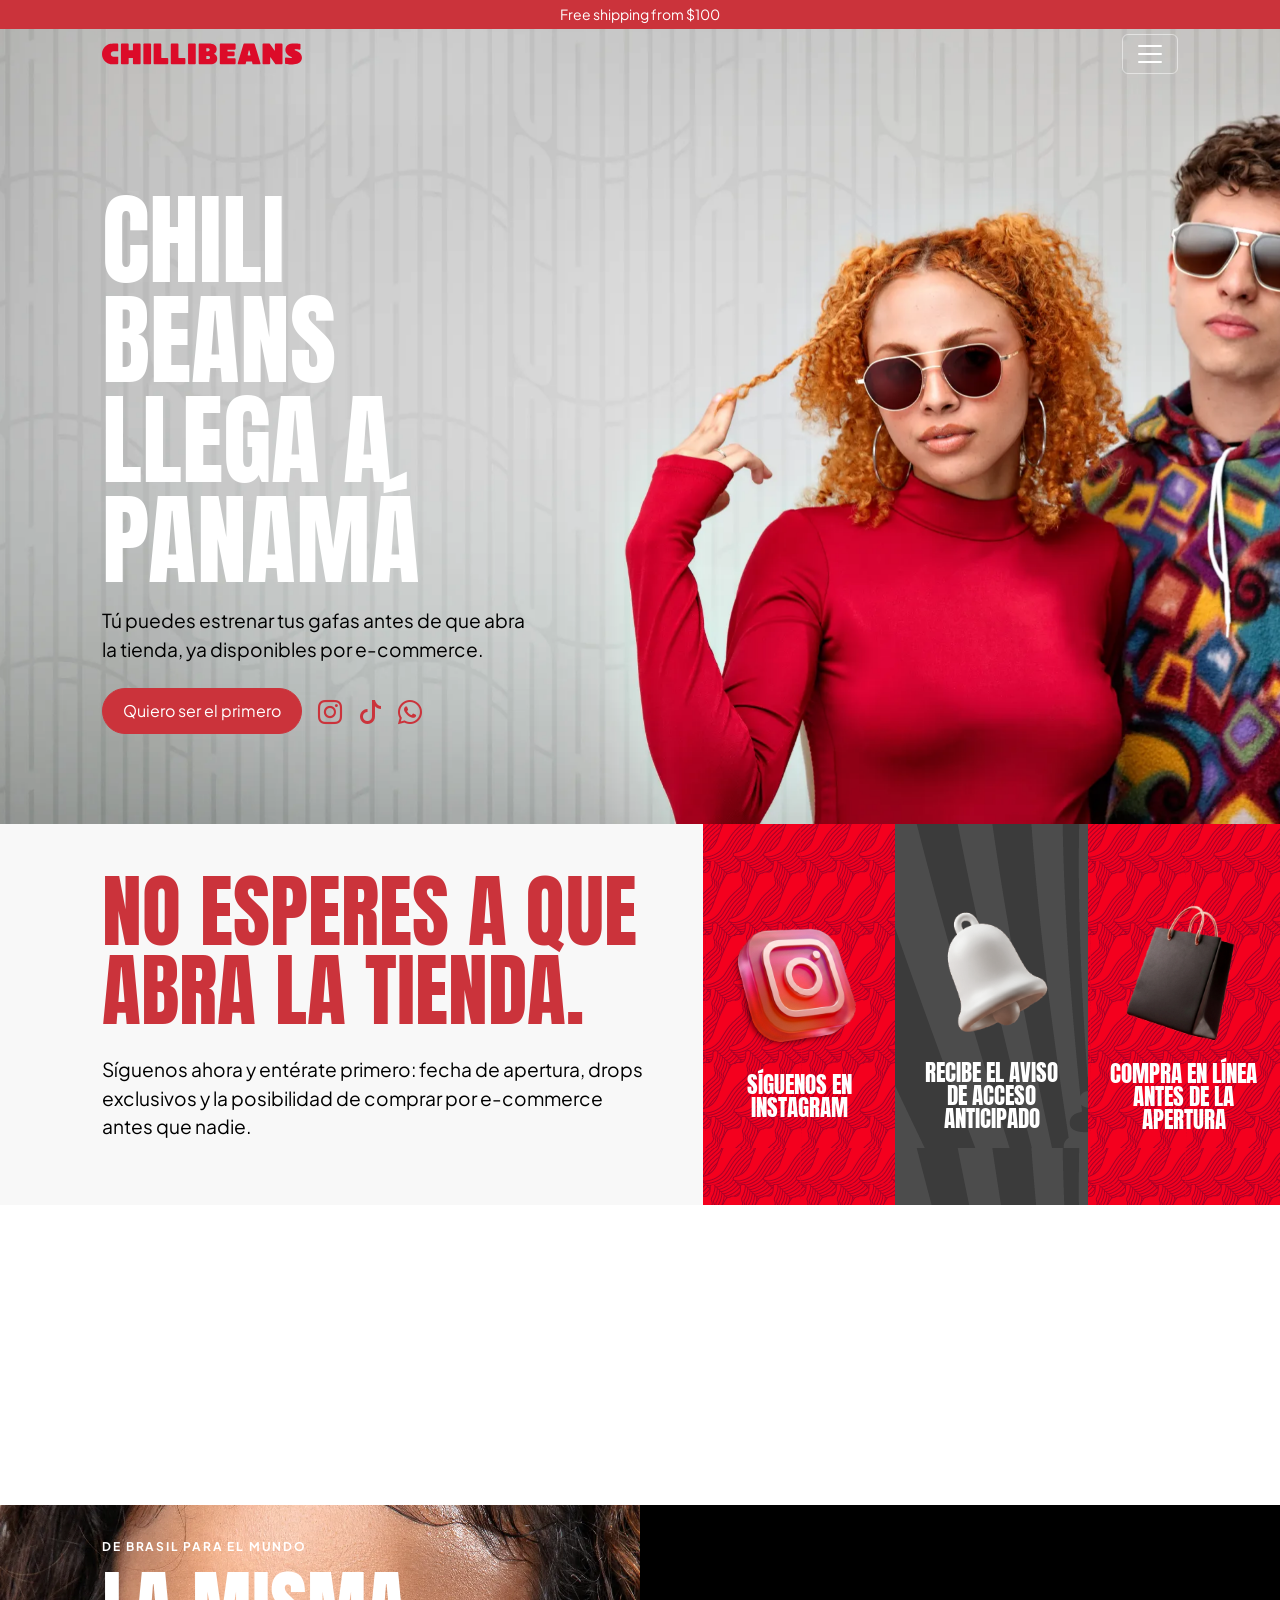
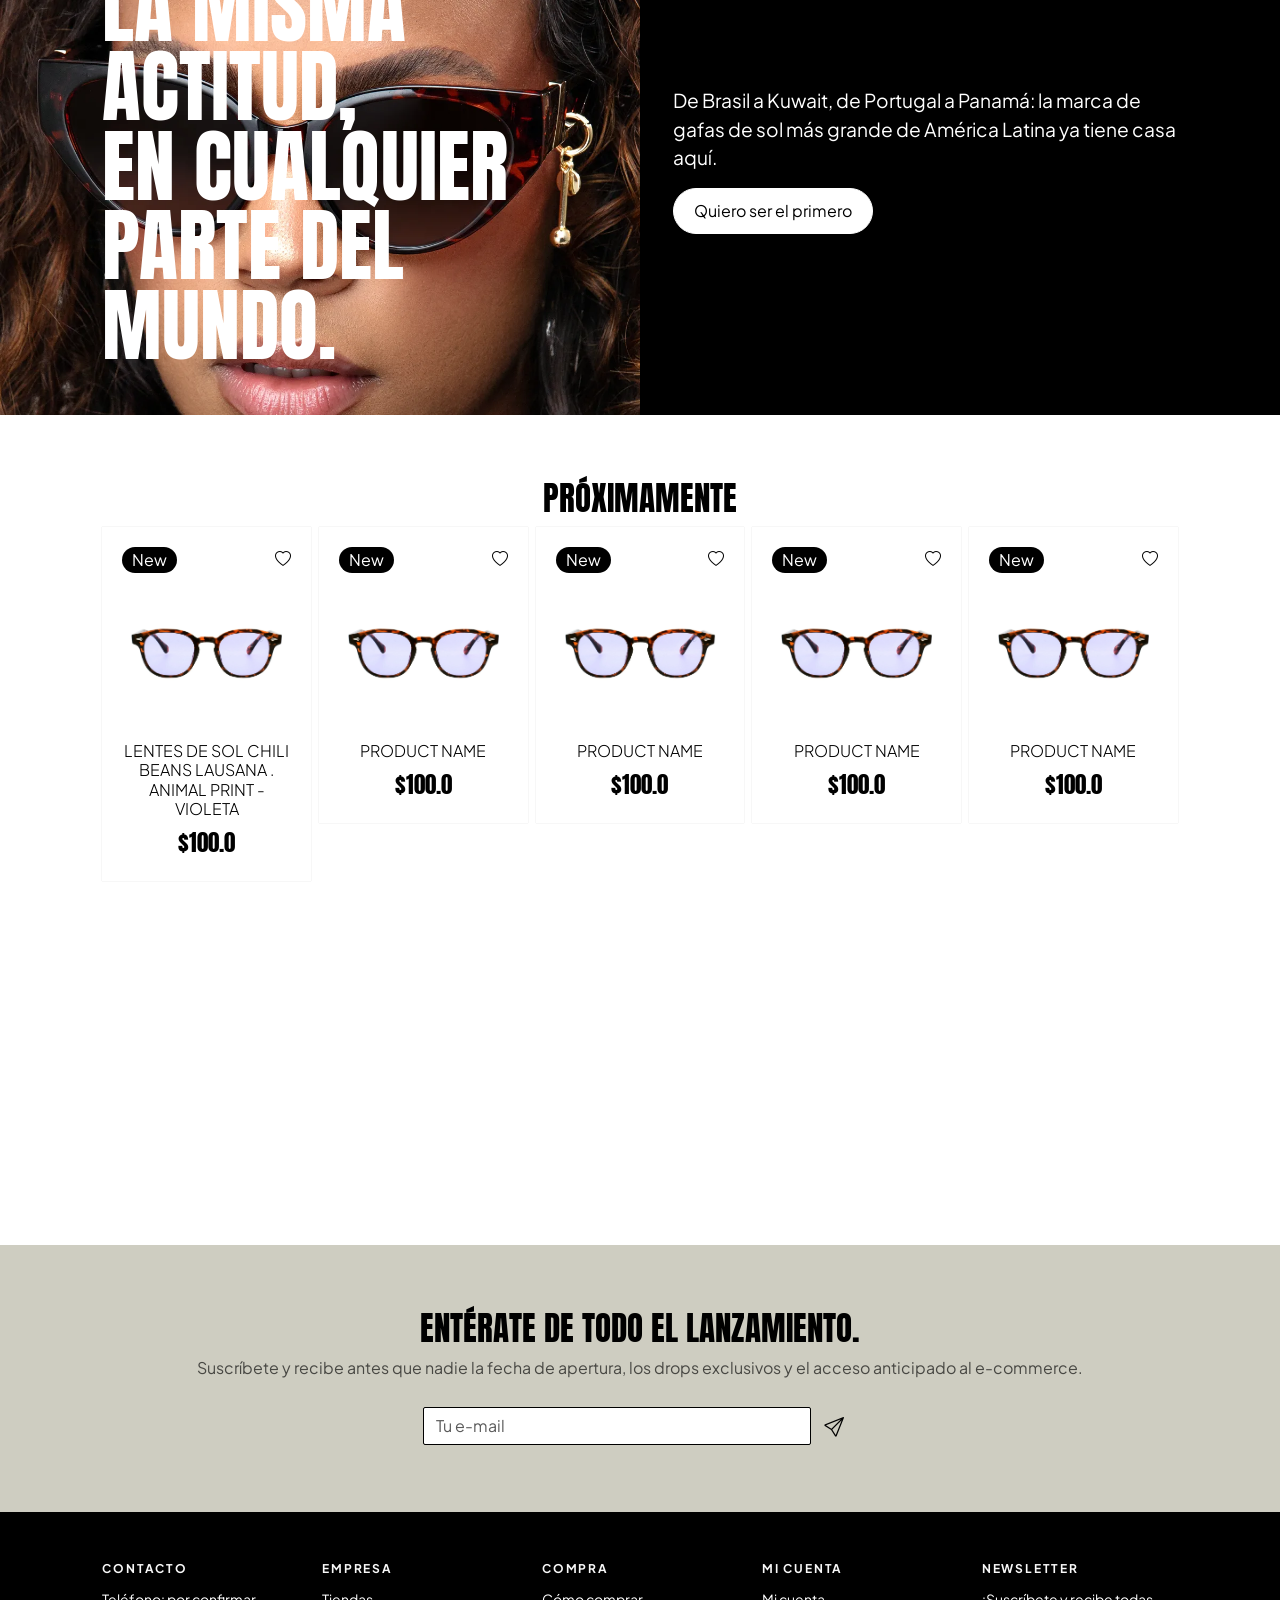
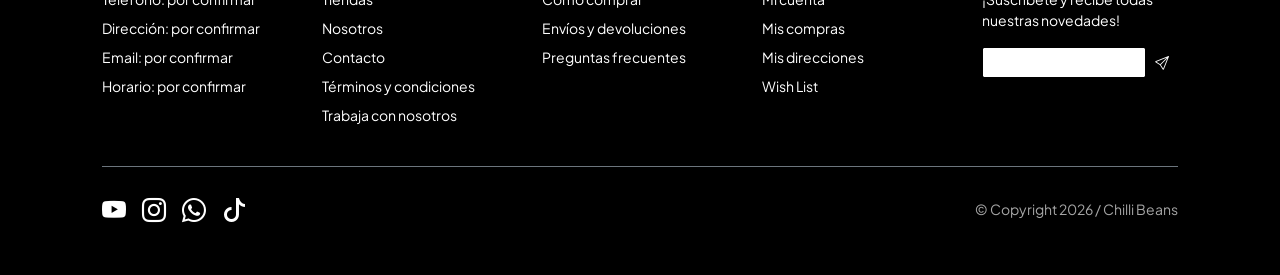
==== index.html @ c7ef1b88 "Landing de maqueta Chilli Beans Panamá Página estática (Bootstrap 5.3) para el lanzamiento en Panamá" ====
<!doctype html>
<html lang="es">
  <head>
    <meta charset="UTF-8" />
    <meta name="viewport" content="width=device-width, initial-scale=1.0" />
    <title>CHILI BEANS</title>
    <link
      href="https://cdn.jsdelivr.net/npm/bootstrap@5.3.8/dist/css/bootstrap.min.css"
      rel="stylesheet"
      integrity="sha384-sRIl4kxILFvY47J16cr9ZwB07vP4J8+LH7qKQnuqkuIAvNWLzeN8tE5YBujZqJLB"
      crossorigin="anonymous"
    />
    <link
      rel="stylesheet"
      href="https://cdn.jsdelivr.net/npm/bootstrap-icons@1.11.3/font/bootstrap-icons.min.css"
    />

    <link rel="stylesheet" href="style.css" />
  </head>
  <body>
    <nav class="navbar navbar-expand-xxl fixed-top navbar-light p-0 d-block">
      <div class="container-fluid bg-red d-block py-1 text-center small">
        Free shipping from $100
      </div>

      <div class="container-fluid py-0 my-0 border-bottom border-black">
        <a class="navbar-brand" href="#"
          ><img src="logo.svg" width="200" height="40" alt="Chilli Beans"
        /></a>
        <button
          class="navbar-toggler"
          type="button"
          data-bs-toggle="collapse"
          data-bs-target="#mainNav"
          aria-controls="mainNav"
          aria-expanded="false"
          aria-label="Toggle navigation"
        >
          <span class="navbar-toggler-icon"></span>
        </button>

        <div class="collapse navbar-collapse" id="mainNav">
          <ul class="navbar-nav ms-auto">
            <li class="nav-item">
              <a class="nav-link" href="#">Sale</a>
            </li>
            <li class="nav-item">
              <a class="nav-link" href="#">New in</a>
            </li>
            <li class="nav-item">
              <a class="nav-link" href="#">Lentes de sol</a>
            </li>
            <li class="nav-item">
              <a class="nav-link" href="#">Armazones</a>
            </li>
            <li class="nav-item">
              <a class="nav-link" href="#">Accesorios</a>
            </li>
            <li class="nav-item dropdown">
              <a
                class="nav-link dropdown-toggle"
                href="#"
                role="button"
                data-bs-toggle="dropdown"
                aria-expanded="false"
                >Estilos</a
              >
              <ul class="dropdown-menu">
                <li><a class="dropdown-item" href="#">Clásicos</a></li>
                <li><a class="dropdown-item" href="#">Deportivo / Sport</a></li>
                <li><a class="dropdown-item" href="#">Tendencia / Trendy</a></li>
                <li><a class="dropdown-item" href="#">Coloridos</a></li>
                <li><a class="dropdown-item" href="#">Minimalistas</a></li>
              </ul>
            </li>
            <li class="nav-item dropdown">
              <a
                class="nav-link dropdown-toggle"
                href="#"
                role="button"
                data-bs-toggle="dropdown"
                aria-expanded="false"
                >Colecciones</a
              >
              <ul class="dropdown-menu">
                <li><a class="dropdown-item" href="#">Chilli Beans</a></li>
                <li><a class="dropdown-item" href="#">Óptica</a></li>
                <li><a class="dropdown-item" href="#">Eco</a></li>
                <li><a class="dropdown-item" href="#">Alok</a></li>
                <li><a class="dropdown-item" href="#">Reebok</a></li>
                <li><a class="dropdown-item" href="#">Beatles</a></li>
                <li><a class="dropdown-item" href="#">NBA</a></li>
                <li><a class="dropdown-item" href="#">Anitta</a></li>
                <li><a class="dropdown-item" href="#">Volkswagen</a></li>
                <li><a class="dropdown-item" href="#">Havaianas</a></li>
              </ul>
            </li>
            <li class="nav-item">
              <a class="nav-link" href="#">Contacto</a>
            </li>
            <li class="nav-item">
              <a class="nav-link" href="#" aria-label="Mi cuenta"
                ><i class="bi bi-person fs-5" aria-hidden="true"></i
              ></a>
            </li>
            <li class="nav-item">
              <a class="nav-link" href="#" aria-label="Bolsa de compras"
                ><i class="bi bi-bag fs-5" aria-hidden="true"></i
              ></a>
            </li>
            <li class="nav-item">
              <form class="d-flex align-items-center px-2" role="search">
                <input
                  class="form-control form-control-sm mb-2 mb-lg-0"
                  type="search"
                  placeholder="Buscar"
                  aria-label="Buscar"
                />
                <button class="btn btn-sm" type="submit" aria-label="Buscar">
                  <i class="bi bi-search" aria-hidden="true"></i>
                </button>
              </form>
            </li>
          </ul>
        </div>
      </div>
    </nav>

    <main>
      <!-- Hero -->
      <section
        class="bg-white position-relative overflow-hidden hero d-flex align-items-end"
      >
        <img
          src="hero3.webp"
          class="position-absolute top-0 start-0 w-100 h-100 object-fit-cover"
          alt=""
        />
        <div class="container-fluid position-relative w-100">
          <div class="row">
            <div class="col-lg-5">
              <h1 class="text-white mb-3">Chili beans llega a Panamá</h1>
              <p class="text-md">
                Tú puedes estrenar tus gafas antes de que abra la tienda, ya
                disponibles por e-commerce.
              </p>
              <div class="d-flex flex-wrap align-items-center gap-3 mt-4">
                <a href="#acceso" class="btn-brand"
                  ><span class="hover-fx"></span
                  ><span class="btn-text">Quiero ser el primero</span></a
                >
                <a href="#siguenos" aria-label="Instagram"
                  ><i class="bi bi-instagram fs-4" aria-hidden="true"></i
                ></a>
                <a href="#siguenos" aria-label="TikTok"
                  ><i class="bi bi-tiktok fs-4" aria-hidden="true"></i
                ></a>
                <a href="#siguenos" aria-label="WhatsApp"
                  ><i class="bi bi-whatsapp fs-4" aria-hidden="true"></i
                ></a>
              </div>
            </div>
          </div>
        </div>
      </section>

      <!-- Acceso anticipado -->
      <section class="bg-smoke py-5 py-lg-0" id="acceso">
        <div class="container-fluid pe-lg-4">
          <div class="row g-5">
            <div
              class="col-lg-6 d-flex flex-column justify-content-center py-lg-5"
            >
              <h2 class="impact mb-4 red-text" style="max-width: 700px">
                No esperes a que abra la tienda.
              </h2>
              <p class="text-md" style="max-width: 700px">
                Síguenos ahora y entérate primero: fecha de apertura, drops
                exclusivos y la posibilidad de comprar por e-commerce antes que
                nadie.
              </p>
            </div>
            <div class="col-lg-6 pe-lg-0">
              <div class="row row-cols-1 g-2 g-lg-0 row-cols-md-3 h-100">
                <div class="col">
                  <div
                    class="card-step"
                    style="
                      background-image: url(texture.webp);
                      min-height: 100px;
                    "
                  >
                    <a
                      href="https://www.instagram.com/chillibeans.panama/"
                      target="_blank"
                      rel="noopener"
                      ><img src="insta.webp" alt="Instagram de Chilli Beans Panamá"
                    /></a>
                    Síguenos en Instagram
                  </div>
                </div>
                <div class="col">
                  <div
                    class="card-step"
                    style="
                      background-image: url(texture-2.webp);
                      min-height: 100px;
                    "
                  >
                    <img src="notified.webp" /> Recibe el aviso de acceso
                    anticipado
                  </div>
                </div>
                <div class="col">
                  <div
                    class="card-step"
                    style="
                      background-image: url(texture.webp);
                      min-height: 100px;
                    "
                  >
                    <img src="shopbag.webp" />
                    Compra en línea antes de la apertura
                  </div>
                </div>
              </div>
            </div>
          </div>
        </div>
      </section>
        <section class="parallax" style="background-image: url(banner.webp); min-height: 300px">
        
        
        </section>
      <!-- Actitud global -->
      <section class="split">
        <div
          class="bg-red"
          style="
            background-image: url(&quot;concept-3.webp&quot;);
            background-size: cover;
            background-position: center;
          "
        >
          <p class="eyebrow">De Brasil para el mundo</p>
          <p class="impact">
            La misma actitud,<br />en cualquier parte del mundo.
          </p>
        </div>
        <div class="bg-black d-flex flex-column justify-content-center">
          <p class="text-md">
            De Brasil a Kuwait, de Portugal a Panamá: la marca de gafas de sol
            más grande de América Latina ya tiene casa aquí.
          </p>
          <a href="#acceso" class="btn-two"
            ><span class="hover-fx"></span
            ><span class="btn-text">Quiero ser el primero</span></a
          >
        </div>
      </section>

      <!-- Universo / productos -->
      <section class="bg-white">
        <div class="container-fluid">
          <h2 class="text-center">Próximamente</h2>
          <div class="row row-cols-2 row-cols-md-3 row-cols-lg-5 g-2">
            <div class="col">
              <div class="product-card">
                <header>
                  <div class="tags">
                    <span class="product-tag">New</span>
                    <span class="favorite" aria-label="Agregar a favoritos">
                      <i class="bi bi-heart"></i>
                    </span>
                  </div>
                  <img class="product-img" src="01.webp" alt="" />
                  <img class="product-img" src="02.webp" alt="" />
                </header>
                <div class="card-content">
                  <h3>
                    Lentes de Sol Chili Beans Lausana . Animal Print - Violeta
                  </h3>
                  <span class="product-price">$100.0</span>
                </div>
              </div>
            </div>
            <div class="col">
              <div class="product-card">
                <header>
                  <div class="tags">
                    <span class="product-tag">New</span>
                    <span class="favorite" aria-label="Agregar a favoritos">
                      <i class="bi bi-heart"></i>
                    </span>
                  </div>
                  <img class="product-img" src="01.webp" alt="" />
                  <img class="product-img" src="02.webp" alt="" />
                </header>
                <div class="card-content">
                  <h3>Product Name</h3>
                  <span class="product-price">$100.0</span>
                </div>
              </div>
            </div>
            <div class="col">
              <div class="product-card">
                <header>
                  <div class="tags">
                    <span class="product-tag">New</span>
                    <span class="favorite" aria-label="Agregar a favoritos">
                      <i class="bi bi-heart"></i>
                    </span>
                  </div>
                  <img class="product-img" src="01.webp" alt="" />
                  <img class="product-img" src="02.webp" alt="" />
                </header>
                <div class="card-content">
                  <h3>Product Name</h3>
                  <span class="product-price">$100.0</span>
                </div>
              </div>
            </div>
            <div class="col">
              <div class="product-card">
                <header>
                  <div class="tags">
                    <span class="product-tag">New</span>
                    <span class="favorite" aria-label="Agregar a favoritos">
                      <i class="bi bi-heart"></i>
                    </span>
                  </div>
                  <img class="product-img" src="01.webp" alt="" />
                  <img class="product-img" src="02.webp" alt="" />
                </header>
                <div class="card-content">
                  <h3>Product Name</h3>
                  <span class="product-price">$100.0</span>
                </div>
              </div>
            </div>
            <div class="col">
              <div class="product-card">
                <header>
                  <div class="tags">
                    <span class="product-tag">New</span>
                    <span class="favorite" aria-label="Agregar a favoritos">
                      <i class="bi bi-heart"></i>
                    </span>
                  </div>
                  <img class="product-img" src="01.webp" alt="" />
                  <img class="product-img" src="02.webp" alt="" />
                </header>
                <div class="card-content">
                  <h3>Product Name</h3>
                  <span class="product-price">$100.0</span>
                </div>
              </div>
            </div>
          </div>
        </div>
      </section>

      <!-- Colecciones -->
 

        <section
          class="parallax"
          style="background-image: url(banner.webp); min-height: 300px"
        >


        </section>
     

      <!-- Newsletter -->
      <section class="bg-cream" id="newsletter">
        <div class="container-fluid text-center">
          <h2>Entérate de todo el lanzamiento.</h2>
          <p class="text-muted mx-auto">
            Suscríbete y recibe antes que nadie la fecha de apertura, los drops
            exclusivos y el acceso anticipado al e-commerce.
          </p>
          <div class="row justify-content-center mt-4">
            <div class="col-md-8 col-lg-5">
              <form class="d-flex align-items-center">
                <input
                  class="form-control"
                  type="email"
                  placeholder="Tu e-mail"
                  aria-label="Tu e-mail"
                  required
                />
                <button class="btn" type="submit" aria-label="Suscribirme">
                  <i class="bi bi-send fs-5" aria-hidden="true"></i>
                </button>
              </form>
            </div>
          </div>
        </div>
      </section>

      <!-- Síguenos -->

      <footer class="bg-black py-5">
        <div class="container-fluid">
          <div class="row row-cols-2 row-cols-md-3 row-cols-lg-5 g-4">
            <div class="col">
              <p class="eyebrow">Contacto</p>
              <ul class="list-unstyled small">
                <li class="mb-2">Teléfono: por confirmar</li>
                <li class="mb-2">Dirección: por confirmar</li>
                <li class="mb-2">Email: por confirmar</li>
                <li class="mb-2">Horario: por confirmar</li>
              </ul>
            </div>
            <div class="col">
              <p class="eyebrow">Empresa</p>
              <ul class="list-unstyled small">
                <li class="mb-2"><a href="#">Tiendas</a></li>
                <li class="mb-2"><a href="#">Nosotros</a></li>
                <li class="mb-2"><a href="#">Contacto</a></li>
                <li class="mb-2"><a href="#">Términos y condiciones</a></li>
                <li class="mb-2"><a href="#">Trabaja con nosotros</a></li>
              </ul>
            </div>
            <div class="col">
              <p class="eyebrow">Compra</p>
              <ul class="list-unstyled small">
                <li class="mb-2"><a href="#">Cómo comprar</a></li>
                <li class="mb-2"><a href="#">Envíos y devoluciones</a></li>
                <li class="mb-2"><a href="#">Preguntas frecuentes</a></li>
              </ul>
            </div>
            <div class="col">
              <p class="eyebrow">Mi cuenta</p>
              <ul class="list-unstyled small">
                <li class="mb-2"><a href="#">Mi cuenta</a></li>
                <li class="mb-2"><a href="#">Mis compras</a></li>
                <li class="mb-2"><a href="#">Mis direcciones</a></li>
                <li class="mb-2"><a href="#">Wish List</a></li>
              </ul>
            </div>
            <div class="col-12 col-lg">
              <p class="eyebrow">Newsletter</p>
              <p class="small">
                ¡Suscríbete y recibe todas nuestras novedades!
              </p>
              <form class="d-flex align-items-center">
                <input
                  class="form-control form-control-sm"
                  type="email"
                  placeholder="Tu e-mail"
                  aria-label="Tu e-mail"
                  required
                />
                <button class="btn btn-sm" type="submit" aria-label="Suscribirme">
                  <i class="bi bi-send" aria-hidden="true"></i>
                </button>
              </form>
            </div>
          </div>

          <div
            class="d-flex flex-wrap justify-content-between align-items-center gap-3 border-top border-secondary pt-4 mt-4"
          >
            <div class="d-flex gap-3">
              <a href="#" aria-label="YouTube"
                ><i class="bi bi-youtube fs-4" aria-hidden="true"></i
              ></a>
              <a
                href="https://www.instagram.com/chillibeans.panama/"
                target="_blank"
                rel="noopener"
                aria-label="Instagram"
                ><i class="bi bi-instagram fs-4" aria-hidden="true"></i
              ></a>
              <a href="#" aria-label="WhatsApp"
                ><i class="bi bi-whatsapp fs-4" aria-hidden="true"></i
              ></a>
              <a href="#" aria-label="TikTok"
                ><i class="bi bi-tiktok fs-4" aria-hidden="true"></i
              ></a>
            </div>
            <p class="text-muted small m-0">© Copyright 2026 / Chilli Beans</p>
          </div>
        </div>
      </footer>
    </main>
    <script
      src="https://cdn.jsdelivr.net/npm/bootstrap@5.3.3/dist/js/bootstrap.bundle.min.js"
      integrity="sha384-YvpcrYf0tY3lHB60NNkmXc5s9fDVZLESaAA55NDzOxhy9GkcIdslK1eN7N6jIeHz"
      crossorigin="anonymous"
    ></script>
    <script src="script.js"></script>
  </body>
</html>
---- style.css ----
@import url("https://fonts.googleapis.com/css2?family=Anton&family=Plus+Jakarta+Sans:ital,wght@0,200..800;1,200..800&display=swap");
:root {
  /* Paleta primaria */
  --brand: #cb333b;
  --black: #000000;
  --white: #ffffff;
  /* Paleta Secundaria */
  --cream: #cecdc1;
  --gray: #73818d;
  --blue: #003b4b;
  --orange: #ef7d19;
  --scarlet: #98182b;
  --brown: #381f11;
  --smoke: #f8f8f8;

  --btn-color: var(--brand);
  --btn-text: var(--white);
  --btn2-color: var(--black);
  --btn2-text: var(--white);

  --font-title: "Anton", sans-serif;
  --font-text: "Plus Jakarta Sans", sans-serif;

  --ratio: 1.2;
  --smallest: 12px; /* etiquetas, fechas, metadatos: mínimo legible en web */
  --sm: clamp(
    16px,
    0.7vw,
    18px
  ); /* texto de lectura: 16px (recomendación de Google) */

  --xs: calc(
    var(--sm) / var(--ratio)
  ); /* ~12px · solo para espaciados, no para texto */
  --xxs: calc(
    var(--xs) / var(--ratio)
  ); /* ~9.5px · solo para espaciados, no para texto */

  --md: calc(var(--sm) * var(--ratio)); /* ~21px */
  --lg: calc(var(--md) * var(--ratio)); /* ~27px */
  --xl: calc(var(--lg) * var(--ratio)); /* ~35px */
  --xxl: calc(var(--xl) * var(--ratio)); /* ~46px */
  --xlg: calc(var(--xxl) * var(--ratio) * 2); /* ~59px */
  --gutter-y: clamp(50px, 5vw, 800px);
  --gutter: clamp(10px, 8vw, 800px);
  --transition: 250ms ease;
}
body {
  font-family: var(--font-text);
  padding: 0;
  background-color: var(--white);
  margin: 0;
}

h1 {
  font-size: clamp(100px, 5.1vw, 180px);
  font-family: var(--font-title);
  text-transform: uppercase;
  line-height: 1;
}
h2 {
  font-size: var(--xxl);
}
h3 {
  font-size: var(--lg);
}
h4 {
  font-size: var(--md);
}
.text-md {
  font-size: var(--md);
}
p {
  font-size: var(--sm);
}
h1,
h2,
h3,
h4,
h5 {
  font-family: var(--font-title);
  text-transform: uppercase;
}
section {
  padding: var(--gutter-y) 0;
  margin: 0;
}
.container-fluid {
  padding: 0 var(--gutter);
}
/* .split: sección en dos mitades de fondo completo (cada hijo lleva su .bg-*).
   El borde exterior de cada mitad usa --gutter, así el contenido queda alineado
   con el de .container-fluid; hacia el centro el espacio es menor. En móvil
   las mitades se apilan y ambas llevan --gutter a los dos lados. */
.split {
  display: grid;
  grid-template-columns: minmax(0, 1fr); /* no se estira con el contenido */
  padding: 0;
}
.split > * {
  padding: var(--xxl) var(--gutter);
}
@media (min-width: 992px) {
  .split {
    grid-template-columns: minmax(0, 1fr) minmax(0, 1fr);
  }
  .split > :first-child {
    padding-right: var(--xxl);
  }
  .split > :last-child {
    padding-left: var(--xxl);
  }
}
/* Eyebrow: texto corto sobre un título. Toma el color de acento de los
   enlaces de cada .bg-*, que ya está elegido para leerse sobre ese fondo. */
.eyebrow {
  font-family: var(--font-text);
  font-size: var(--smallest);
  font-weight: 700;
  letter-spacing: 0.15em;
  text-transform: uppercase;
  color: var(--link-color, var(--brand));
  margin: 0 0 var(--xxs);
}
/* Enlaces: cada .bg-* define --link-color y --link-hover-color con los
   colores de marca. Fuera de un .bg-* se mantiene el color de Bootstrap. */
a {
  color: var(
    --link-color,
    rgba(var(--bs-link-color-rgb), var(--bs-link-opacity, 1))
  );
}
a:hover {
  color: var(
    --link-hover-color,
    rgba(var(--bs-link-color-rgb), var(--bs-link-opacity, 1))
  );
}
/* Footer: enlaces (y redes) blancos sin subrayado, rojo de marca en hover */
footer a {
  color: var(--white);
  text-decoration: none;
  transition: color var(--transition);
}
footer a:hover,
footer a:focus-visible {
  color: var(--brand);
}
/* Títulos de columna del footer en whitesmoke en vez del naranja de bg-black */
footer .eyebrow {
  color: var(--smoke);
}
.impact {
  /* en pantallas muy angostas (<~346px) baja para que "CUALQUIER" quepa */
  font-size: min(var(--xlg), 23vw);
  font-family: var(--font-title);
  text-transform: uppercase;
  line-height: 1;
  font-weight: 300;
}
/* List-group: Bootstrap le pone fondo blanco y color propios a cada ítem;
   así toma el fondo y el color de texto del .bg-* donde esté */
.list-group {
  --bs-list-group-bg: transparent;
  --bs-list-group-color: inherit;
}
/* Fondos de la paleta: cada uno define su color de texto, su text-muted
   (Bootstrap lo pinta con var(--bs-secondary-color)), sus enlaces y los
   colores de .btn-brand / .btn-two. --bg-color es el fondo de la sección,
   que también usa el hover-fx de los botones. */
.bg-red {
  --bg-color: var(--brand);
  background-color: var(--bg-color);
  color: var(--white);
  --bs-secondary-color: color-mix(in srgb, var(--white) 85%, transparent);
  --link-color: var(--white);
  --link-hover-color: var(--black);
  --btn-color: var(--white);
  --btn-text: var(--brand);
  --btn2-color: var(--black);
  --btn2-text: var(--white);
  --btn2-hover-text: var(--white);
}
.bg-black {
  /* --bg-color negro: es el relleno del hover de ambos botones */
  --bg-color: var(--black);
  background-color: var(--bg-color);
  color: var(--white);
  --bs-secondary-color: color-mix(in srgb, var(--white) 65%, transparent);
  --link-color: var(--orange);
  --link-hover-color: var(--white);
  --btn-color: var(--brand);
  --btn-text: var(--white);
  --btn2-color: var(--white);
  --btn2-text: var(--black);
  --btn2-border: var(--white);
  --btn2-hover-text: var(--white);
}
.bg-white {
  --bg-color: var(--white);
  background-color: var(--bg-color);
  color: var(--black);
  --bs-secondary-color: color-mix(in srgb, var(--black) 60%, transparent);
  --link-color: var(--brand);
  --link-hover-color: var(--scarlet);
  --btn-color: var(--brand);
  --btn-text: var(--white);
  --btn2-color: var(--white);
  --btn2-text: var(--black);
  --btn2-border: var(--black);
  --btn2-hover-bg: var(--black);
}
.bg-smoke {
  --bg-color: var(--smoke);
  background-color: var(--bg-color);
  color: var(--black);
  --bs-secondary-color: color-mix(in srgb, var(--black) 60%, transparent);
  --link-color: var(--brand);
  --link-hover-color: var(--scarlet);
  --btn-color: var(--brand);
  --btn-text: var(--white);
  --btn2-color: var(--white);
  --btn2-text: var(--black);
  --btn2-border: var(--black);
  --btn2-hover-bg: var(--black);
}
.bg-cream {
  --bg-color: var(--cream);
  background-color: var(--bg-color);
  color: var(--black);
  --bs-secondary-color: color-mix(in srgb, var(--black) 65%, transparent);
  --link-color: var(--scarlet);
  --link-hover-color: var(--brown);
  --btn-color: var(--brand);
  --btn-text: var(--white);
  --btn-hover-text: var(--scarlet);
  --btn2-color: var(--black);
  --btn2-text: var(--white);
}
.bg-gray {
  --bg-color: var(--gray);
  background-color: var(--bg-color);
  color: var(--black);
  --bs-secondary-color: color-mix(in srgb, var(--black) 85%, transparent);
  --link-color: var(--black);
  --link-hover-color: var(--white);
  --btn-color: var(--brand);
  --btn-text: var(--white);
  --btn-hover-text: var(--black);
  --btn2-color: var(--white);
  --btn2-text: var(--black);
  --btn2-hover-text: var(--black);
}
.bg-blue {
  --bg-color: var(--blue);
  background-color: var(--bg-color);
  color: var(--white);
  --bs-secondary-color: color-mix(in srgb, var(--white) 70%, transparent);
  --link-color: var(--cream);
  --link-hover-color: var(--orange);
  --btn-color: var(--white);
  --btn-text: var(--brand);
  --btn2-color: transparent;
  --btn2-text: var(--white);
  --btn2-border: var(--white);
  --btn2-hover-bg: var(--white);
  --btn2-hover-text: var(--black);
}
.bg-orange {
  --bg-color: var(--orange);
  background-color: var(--bg-color);
  color: var(--black);
  --bs-secondary-color: color-mix(in srgb, var(--black) 75%, transparent);
  --link-color: var(--brown);
  --link-hover-color: var(--black);
  --btn-color: var(--brown);
  --btn-text: var(--white);
  --btn2-color: transparent;
  --btn2-text: var(--black);
  --btn2-border: var(--black);
  --btn2-hover-bg: var(--black);
  --btn2-hover-text: var(--white);
}
.bg-scarlet {
  --bg-color: var(--scarlet);
  background-color: var(--bg-color);
  color: var(--white);
  --bs-secondary-color: color-mix(in srgb, var(--white) 75%, transparent);
  --link-color: var(--cream);
  --link-hover-color: var(--white);
  --btn-color: var(--white);
  --btn-text: var(--brand);
  --btn2-color: transparent;
  --btn2-text: var(--white);
  --btn2-border: var(--white);
  --btn2-hover-bg: var(--white);
  --btn2-hover-text: var(--black);
}
.bg-brown {
  --bg-color: var(--brown);
  background-color: var(--bg-color);
  color: var(--white);
  --bs-secondary-color: color-mix(in srgb, var(--white) 70%, transparent);
  --link-color: var(--orange);
  --link-hover-color: var(--cream);
  --btn-color: var(--white);
  --btn-text: var(--brand);
  --btn2-color: transparent;
  --btn2-text: var(--white);
  --btn2-border: var(--white);
  --btn2-hover-bg: var(--white);
  --btn2-hover-text: var(--black);
}

.btn-brand {
  background-color: var(--btn-color);
  padding: 10px 20px;
  color: var(--btn-text);
  text-decoration: none;
  transition: var(--transition);
  border: var(--btn-color) 1px solid;
  border-radius: 100px;
  position: relative;
  width: fit-content;
  overflow: hidden;
  display: inline-flex;
}
.btn-brand .btn-text {
  z-index: 3;
  position: relative;
}
.btn-brand .hover-fx {
  background-color: var(--bg-color);
  height: 100%;
  z-index: 0;
  position: absolute;
  width: 100%;
  top: 0;
  left: -100%;
  border-radius: 100px;
  transition: var(--transition);
}
.btn-brand:hover {
  /* --btn-hover-text solo se define en los fondos donde --btn-color no se lee
     bien sobre --bg-color; en el resto se usa --btn-color */
  color: var(--btn-hover-text, var(--btn-color));
}
.btn-brand:hover .hover-fx {
  left: 0;
  transition: var(--transition);
}

/* .btn-two: misma estructura y animación que .btn-brand, con sus propias
   variables. --btn2-border y --btn2-hover-bg solo se definen donde el
   relleno coincide con el fondo (bg-white) o donde el botón es de contorno
   para diferenciarse de .btn-brand (blue, orange, scarlet, brown). */
.btn-two {
  background-color: var(--btn2-color);
  padding: 10px 20px;
  color: var(--btn2-text);
  text-decoration: none;
  transition: var(--transition);
  border: var(--btn2-border, var(--btn2-color)) 1px solid;
  border-radius: 100px;
  position: relative;
  width: fit-content;
  overflow: hidden;
  display: inline-flex;
}
.btn-two .btn-text {
  z-index: 3;
  position: relative;
}
.btn-two .hover-fx {
  background-color: var(--btn2-hover-bg, var(--bg-color));
  height: 100%;
  z-index: 0;
  position: absolute;
  width: 100%;
  top: 0;
  left: -100%;
  border-radius: 100px;
  transition: var(--transition);
}
.btn-two:hover {
  color: var(--btn2-hover-text, var(--btn2-color));
}
.btn-two:hover .hover-fx {
  left: 0;
  transition: var(--transition);
}

/* Nav-links a todo el alto de la barra: Bootstrap centra el menú dentro de
   .navbar-collapse; al estirarlo, cada .nav-item ocupa el alto completo y el
   .nav-link centra su texto en vertical. */
.navbar-collapse {
  align-items: stretch;
  /* Bootstrap centra el collapse en la barra (align-items: center); sin
     esto queda más bajo que el logo y el hover rojo deja franjas arriba y abajo */
  align-self: stretch;
}
/* Forms: todos como el buscador del nav. Campo con borde negro sólido y
   esquinas apenas redondeadas, y botón de ícono al lado (.btn .btn-sm) */
.form-control,
.form-control:focus {
  border: 1px solid var(--black);
  border-radius: 2px;
}
/* El botón de ícono toma el color de texto del .bg-* donde esté (Bootstrap
   lo pinta del color del body, que sobre bg-black no se ve) y en hover el
   color de hover de los enlaces */
form .btn {
  --bs-btn-color: currentColor;
  --bs-btn-hover-color: var(--link-hover-color, currentColor);
  --bs-btn-active-color: var(--link-hover-color, currentColor);
  --bs-btn-border-color: transparent;
  --bs-btn-hover-border-color: transparent;
  --bs-btn-active-border-color: transparent;
}
.nav-item {
  text-transform: uppercase;
  font-weight: 600;
  font-size: 14px; /* 8 enlaces + íconos + buscador caben en una línea */
  display: flex;
}
.nav-link {
  display: flex;
  align-items: center;
  white-space: nowrap; /* "New in" y "Lentes de sol" no se parten en dos líneas */
}
/* Menú colapsado (bajo navbar-expand-xxl): el submenú de Estilos/Colecciones
   baja a su propia línea en vez de quedar al lado del enlace */
@media (max-width: 1399.98px) {
  .nav-item.dropdown {
    flex-wrap: wrap;
  }
  .nav-item.dropdown .dropdown-menu {
    flex-basis: 100%;
  }
}
/* El ítem del buscador no se pinta en hover: el rojo quedaría detrás del input */
.nav-item:not(:has(form)):hover {
  background-color: var(--brand);
  transition: var(--transition);
}
.nav-item:not(:has(form)):hover .nav-link {
  color: var(--white);
}
/* Navbar transparente al top: script.js le agrega .bg-light al hacer scroll.
   Sin .bg-light el borde inferior queda transparente (!important para ganarle
   a .border-black de Bootstrap) y así fondo y borde se animan juntos. */
.navbar,
.navbar .border-bottom {
  transition: var(--transition);
}
.navbar:not(.bg-light) .border-bottom {
  border-color: transparent !important;
}
/* Hamburguesa blanco mientras el nav está transparente sobre el hero; al
   recibir .bg-light vuelve al ícono oscuro de navbar-light */
.navbar:not(.bg-light) {
  --bs-navbar-toggler-icon-bg: url("data:image/svg+xml,%3csvg xmlns='http://www.w3.org/2000/svg' viewBox='0 0 30 30'%3e%3cpath stroke='%23fff' stroke-linecap='round' stroke-miterlimit='10' stroke-width='2' d='M4 7h22M4 15h22M4 23h22'/%3e%3c/svg%3e");
  --bs-navbar-toggler-border-color: rgba(255, 255, 255, 0.5);
}
.nav-link {
  transition: color var(--transition);
}
.product-card {
  display: grid;
  padding: 20px;
  background-color: var(--white);
  color: var(--black);
  box-shadow: rgba(0, 0, 0, 0.2) 0px 0px 1px;
  transition: var(--transition);
}
.product-card:hover {
  box-shadow: rgba(0, 0, 0, 0) 0px 0px 4px;
  transform: translateY(-3px);
  transition: var(--transition);
}
.tags {
  display: flex;
  justify-content: space-between;
}
.product-tag {
  background-color: var(--black);
  border-radius: 100px;
  color: var(--white);
  padding: 1px 10px;
}
.card-content {
  text-align: center;
  justify-content: center;
}
.product-card h3 {
  font-family: var(--font-text);
  font-size: var(--sm);
  text-transform: uppercase;
  font-weight: 300;
  text-align: center;
}
.product-price {
  font-size: var(--lg);
  font-weight: 400;
  font-family: var(--font-title);
}
.product-img {
  width: 100%;
  aspect-ratio: 1/1;
}
/* Dos fotos por card: las dos .product-img comparten la misma celda del
   header (debajo de .tags); la segunda está oculta y aparece en hover. */
.product-card header {
  display: grid;
}
.product-card header .product-img {
  grid-area: 2 / 1;
  transition: opacity var(--transition);
}
.product-card header .product-img + .product-img {
  opacity: 0;
}
.product-card:hover header .product-img + .product-img {
  opacity: 1;
}
@keyframes slideUp {
  0% {
    transform: translateY(0);
  }
  100% {
    transform: translateY(-100%);
  }
}
.overlay-animation {
  background: linear-gradient(#381f11, rgba(56, 31, 17, 0.37));
  mix-blend-mode: multiply;
  width: 100%;
  height: 100%;
  position: fixed;
  z-index: 99999;
  top: 0;
  left: 0;
  animation: slideUp 500ms ease-out forwards;
  animation-delay: 200ms;
}
.hero {
  min-height: 80vh;
  padding-bottom: 10vh;
  padding-top: calc(10vh + 100px);
}
/* En pantallas angostas la foto se recorta a lo alto: se corre el encuadre
   para que la mujer quede al centro (en hero3.webp está a la derecha) */
@media (max-width: 991.98px) {
  .hero > img {
    object-position: 73% center;
  }
}
.red-text {
  color: var(--brand);
}
.card-step {
  color: var(--white);
  font-family: var(--font-title);
  text-transform: uppercase;
  display: grid;
  text-align: center;
  justify-content: center;
  font-size: var(--lg);
  line-height: 1;
  padding: clamp(10px, 5vh, 120px) clamp(10px, 5vh, 120px) ;
  /* Ocupa todo el alto de la columna; ícono y texto juntos, centrados en
     vertical. --icon escala el ícono con la pantalla. */
  --icon: clamp(120px, 12vw, 180px);
  height: 100%;
  min-height: 50vh;

  align-content: center;
}
.card-step img {
  width: var(--icon);
  margin: auto;
  margin-bottom: 10px;
}
/* Ícono que es link (Instagram): crece un poco en hover */
.card-step a img {
  transition: transform var(--transition);
}
.card-step a:hover img,
.card-step a:focus-visible img {
  transform: scale(1.1);
}
/* Cuadrados de colecciones (a.ratio con imagen): la foto crece en hover */
a.ratio > img {
  transition: transform var(--transition);
}
a.ratio:hover > img,
a.ratio:focus-visible > img {
  transform: scale(1.06);
}
/* En móvil las tarjetas se apilan y miden lo que su contenido */
@media (max-width: 767.98px) {
  :root {
    --gutter: 10px;
  }
  /* Las .row de Bootstrap se salen la mitad de su gutter hacia los lados; con
     --gutter de 10px, el gutter por defecto (1.5rem) y g-4/g-5 se salen del
     .container-fluid y generan scroll horizontal. Se limita a 2 × --gutter
     (g-0 a g-3 ya caben y conservan su espacio) */
  .row:not(.g-0):not(.g-1):not(.g-2):not(.g-3) {
    --bs-gutter-x: calc(var(--gutter) * 2);
  }
  .card-step {
    height: auto;
    min-height: auto;
  }
}
/* .parallax: sección con imagen de fondo (background-image inline) que queda
   fija mientras se hace scroll. iOS Safari no soporta background-attachment:
   fixed y la muestra como fondo normal; con movimiento reducido se desactiva. */
.parallax {
  background-attachment: fixed;
  background-size: cover;
  background-position: center;
  background-repeat: no-repeat;
}
@media (prefers-reduced-motion: reduce) {
  .parallax {
    background-attachment: scroll;
  }
}
/* Entrada del hero: la foto hace un leve zoom-out (1.15 → 1), el tinte café
   de lente de sol se levanta y el título, el texto y los botones suben uno
   tras otro. */
@keyframes heroZoom {
  from {
    transform: scale(1.15);
  }
  to {
    transform: scale(1);
  }
}
@keyframes heroText {
  from {
    opacity: 0;
    transform: translateY(24px);
  }
  to {
    opacity: 1;
    transform: translateY(0);
  }
}
.hero > img {
  animation: heroZoom 1400ms cubic-bezier(0.7, 0, 0.2, 1) both;
}
/* Tinte café de lente de sol solo sobre la foto del hero: la cubre mientras
   el hero crece y luego se levanta (slideUp). Queda entre la foto y el texto:
   el texto va por encima con z-index 2. */
.hero::after {
  content: "";
  position: absolute;
  inset: 0;
  z-index: 1;
  background: linear-gradient(#381f11, rgba(56, 31, 17, 0.37));
  mix-blend-mode: multiply;
  pointer-events: none;
  animation: slideUp 700ms ease-in-out 1000ms both;
}
.hero > .container-fluid {
  z-index: 2;
}
/* Celular y tablet (bajo lg el texto queda encima de la foto): el tinte no se
   levanta, para que el texto se lea, y el párrafo y los íconos de redes van
   en blanco */
@media (max-width: 991.98px) {
  .hero::after {
    animation: none;
  }
  .hero p,
  .hero .col-lg-5 a:not(.btn-brand) {
    color: var(--white);
  }
}
.hero .col-lg-5 > * {
  animation: heroText 700ms ease-out both;
}
.hero .col-lg-5 > :nth-child(1) {
  animation-delay: 900ms;
}
.hero .col-lg-5 > :nth-child(2) {
  animation-delay: 1050ms;
}
.hero .col-lg-5 > :nth-child(3) {
  animation-delay: 1200ms;
}
@media (prefers-reduced-motion: reduce) {
  .hero > img,
  .hero .col-lg-5 > * {
    animation: none;
  }
  .hero::after {
    display: none;
  }
}
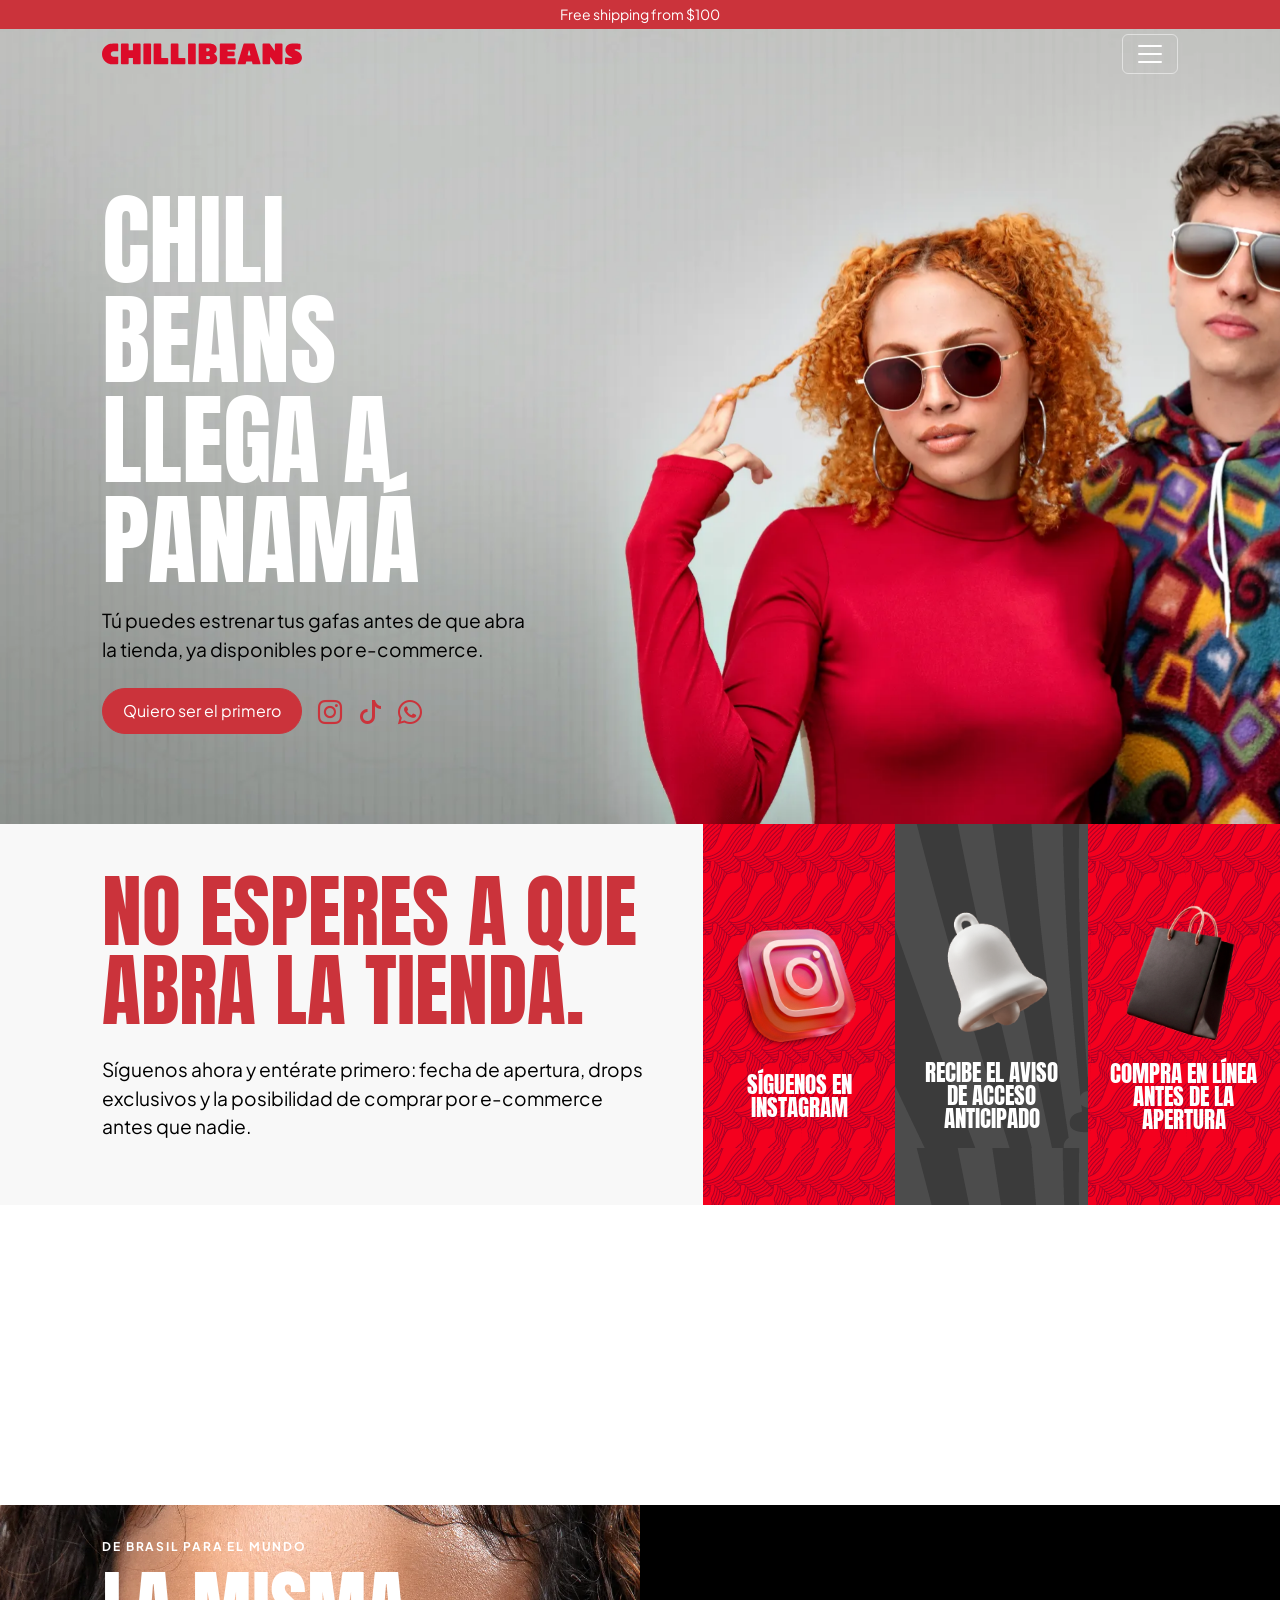
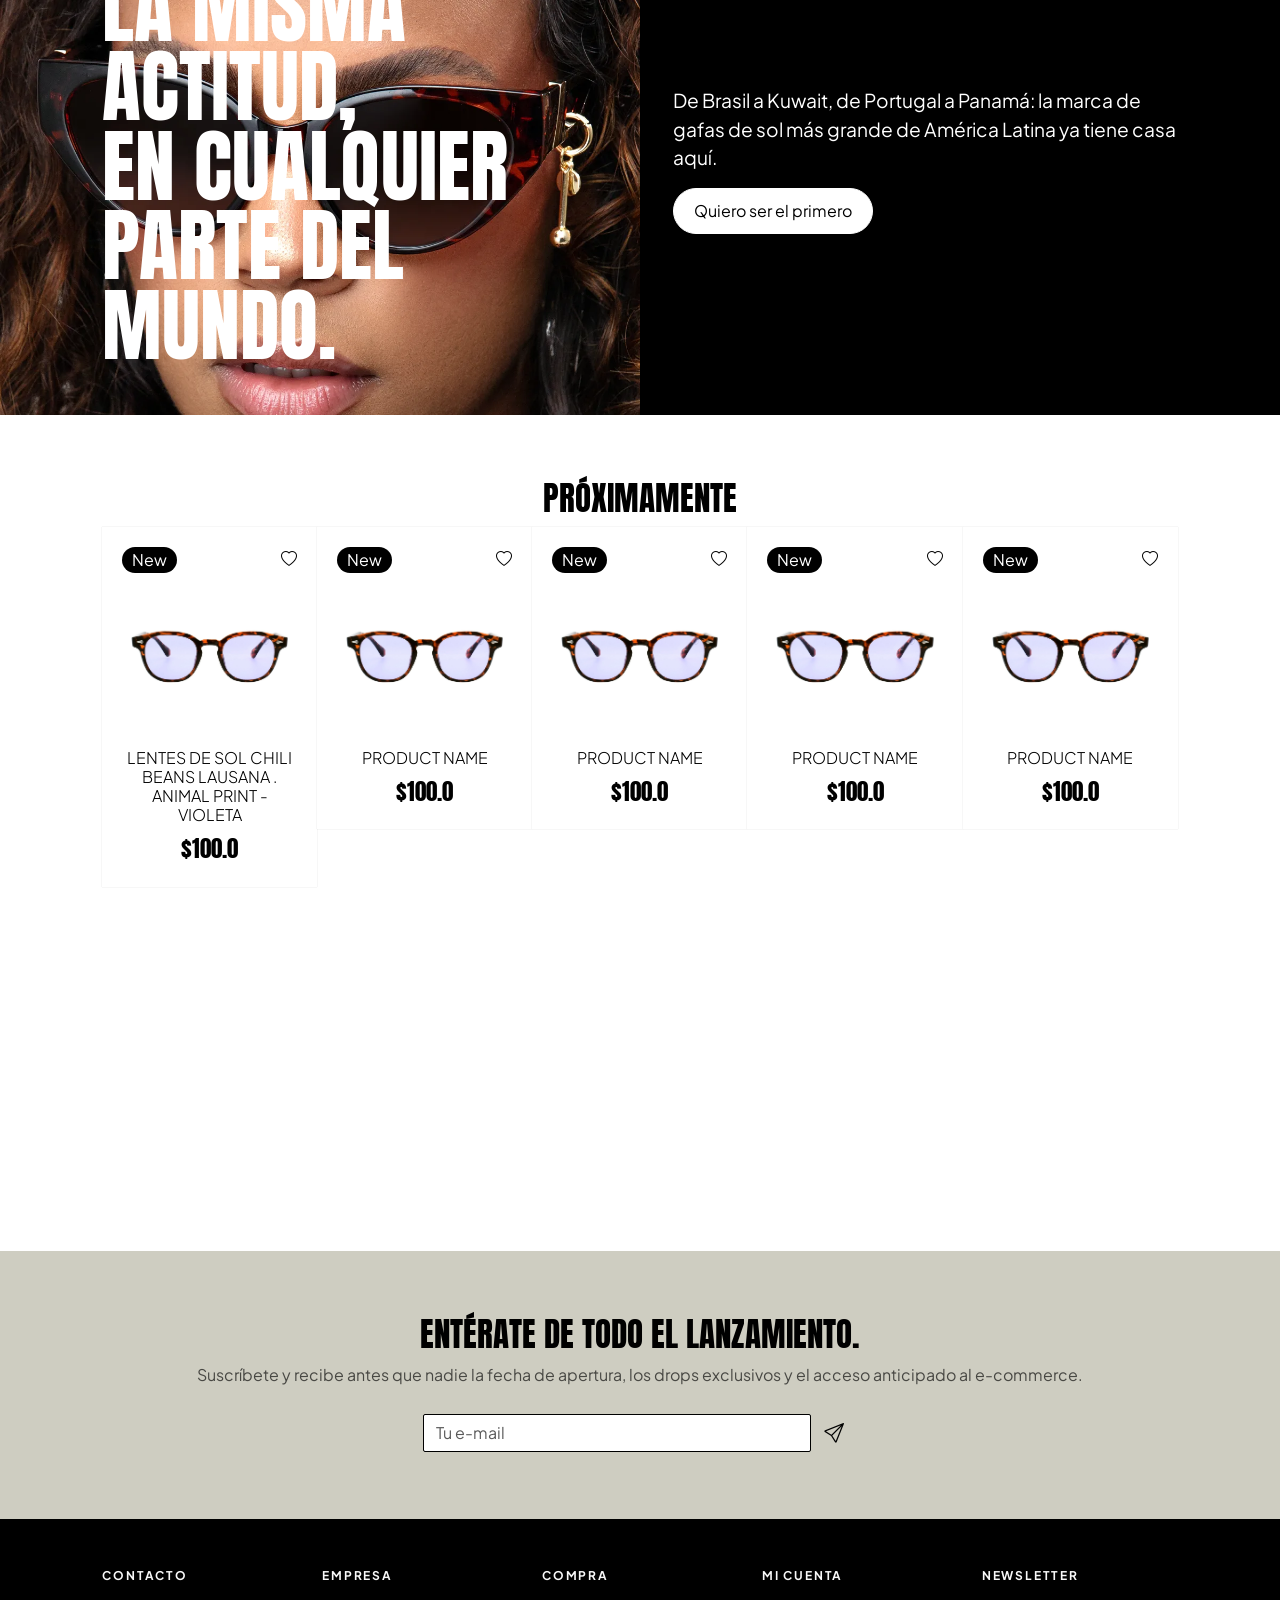
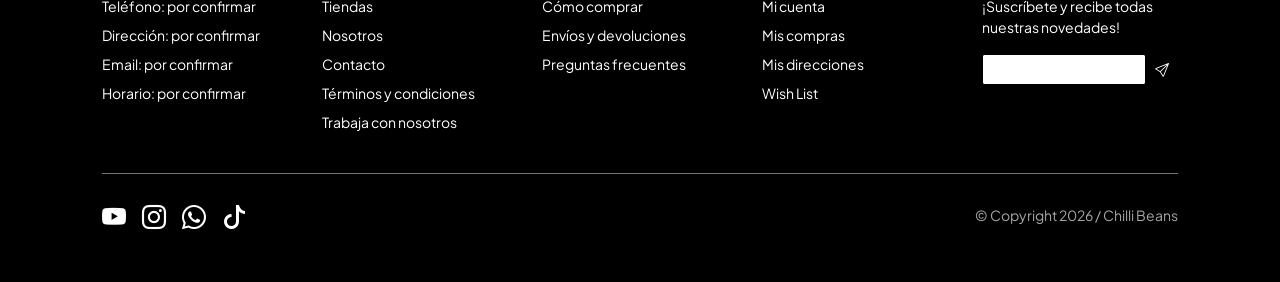
==== commit 82b59070: "Hero con la nueva foto hero4 en WebP hero4.png (8442×4160, 34 MB) reducida a 2560×1262 y comprimida " ====
--- a/index.html
+++ b/index.html
@@ -68,7 +68,9 @@
               <ul class="dropdown-menu">
                 <li><a class="dropdown-item" href="#">Clásicos</a></li>
                 <li><a class="dropdown-item" href="#">Deportivo / Sport</a></li>
-                <li><a class="dropdown-item" href="#">Tendencia / Trendy</a></li>
+                <li>
+                  <a class="dropdown-item" href="#">Tendencia / Trendy</a>
+                </li>
                 <li><a class="dropdown-item" href="#">Coloridos</a></li>
                 <li><a class="dropdown-item" href="#">Minimalistas</a></li>
               </ul>
@@ -132,7 +134,7 @@
         class="bg-white position-relative overflow-hidden hero d-flex align-items-end"
       >
         <img
-          src="hero3.webp"
+          src="hero4.webp"
           class="position-absolute top-0 start-0 w-100 h-100 object-fit-cover"
           alt=""
         />
@@ -194,7 +196,9 @@
                       href="https://www.instagram.com/chillibeans.panama/"
                       target="_blank"
                       rel="noopener"
-                      ><img src="insta.webp" alt="Instagram de Chilli Beans Panamá"
+                      ><img
+                        src="insta.webp"
+                        alt="Instagram de Chilli Beans Panamá"
                     /></a>
                     Síguenos en Instagram
                   </div>
@@ -228,10 +232,10 @@
           </div>
         </div>
       </section>
-        <section class="parallax" style="background-image: url(banner.webp); min-height: 300px">
-        
-        
-        </section>
+      <section
+        class="parallax"
+        style="background-image: url(banner.webp); min-height: 300px"
+      ></section>
       <!-- Actitud global -->
       <section class="split">
         <div
@@ -263,7 +267,7 @@
       <section class="bg-white">
         <div class="container-fluid">
           <h2 class="text-center">Próximamente</h2>
-          <div class="row row-cols-2 row-cols-md-3 row-cols-lg-5 g-2">
+          <div class="row row-cols-2 row-cols-md-3 row-cols-lg-5 g-0">
             <div class="col">
               <div class="product-card">
                 <header>
@@ -361,16 +365,11 @@
       </section>
 
       <!-- Colecciones -->
- 
-
-        <section
-          class="parallax"
-          style="background-image: url(banner.webp); min-height: 300px"
-        >
-
-
-        </section>
-     
+
+      <section
+        class="parallax"
+        style="background-image: url(banner.webp); min-height: 300px"
+      ></section>
 
       <!-- Newsletter -->
       <section class="bg-cream" id="newsletter">
@@ -453,7 +452,11 @@
                   aria-label="Tu e-mail"
                   required
                 />
-                <button class="btn btn-sm" type="submit" aria-label="Suscribirme">
+                <button
+                  class="btn btn-sm"
+                  type="submit"
+                  aria-label="Suscribirme"
+                >
                   <i class="bi bi-send" aria-hidden="true"></i>
                 </button>
               </form>
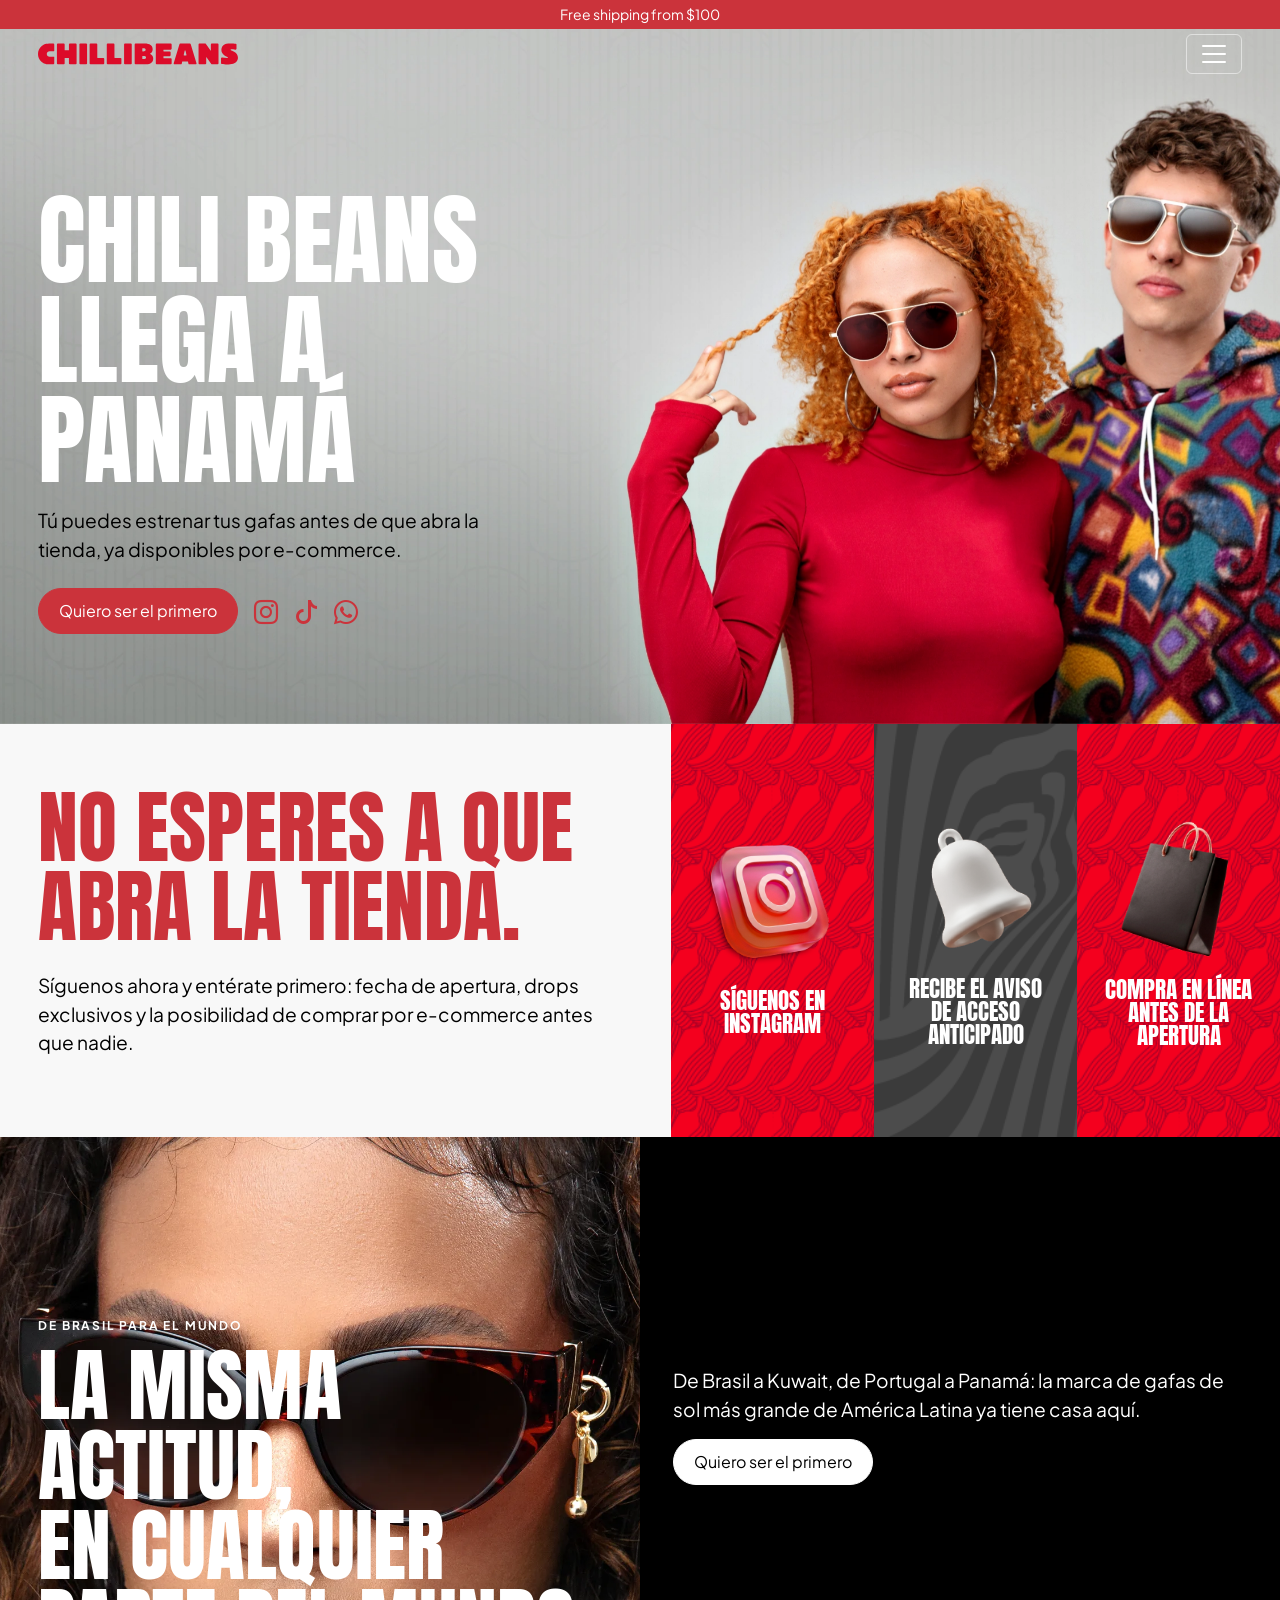
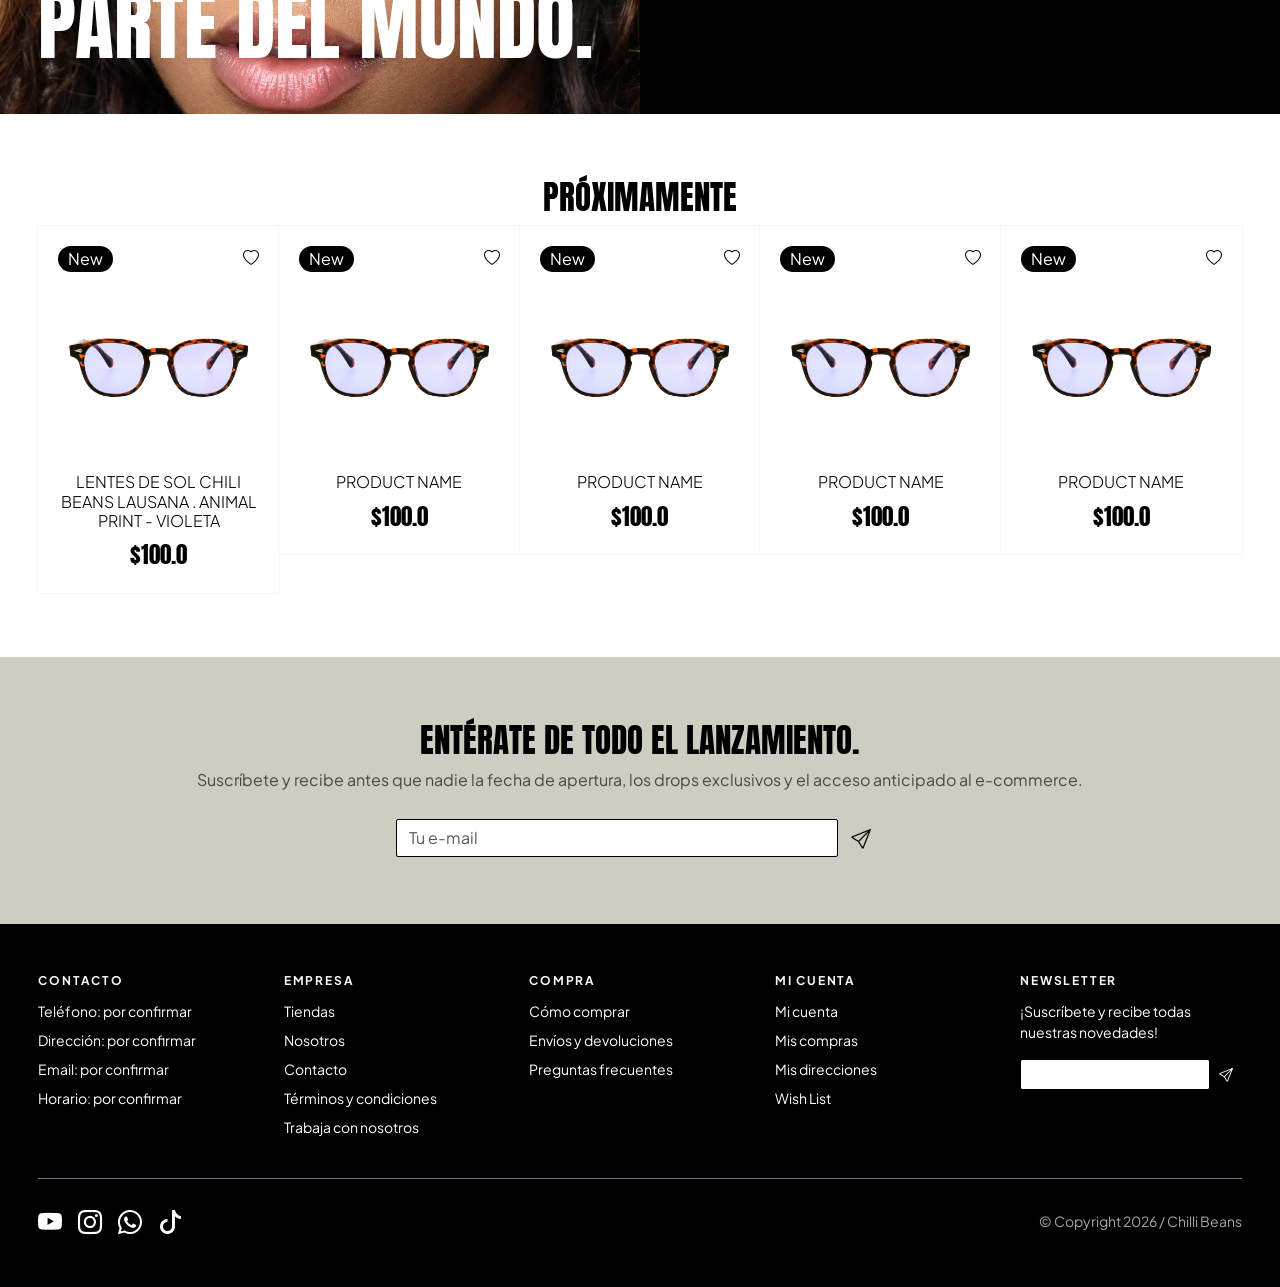
==== commit 5e93b988: "ajustes" ====
--- a/index.html
+++ b/index.html
@@ -141,7 +141,7 @@
         <div class="container-fluid position-relative w-100">
           <div class="row">
             <div class="col-lg-5">
-              <h1 class="text-white mb-3">Chili beans llega a Panamá</h1>
+              <h1 class="text-white mb-3">Chili beans </br> llega a Panamá</h1>
               <p class="text-md">
                 Tú puedes estrenar tus gafas antes de que abra la tienda, ya
                 disponibles por e-commerce.
@@ -171,7 +171,7 @@
         <div class="container-fluid pe-lg-4">
           <div class="row g-5">
             <div
-              class="col-lg-6 d-flex flex-column justify-content-center py-lg-5"
+              class="col-lg-6 d-flex flex-column justify-content-center py-gutter"
             >
               <h2 class="impact mb-4 red-text" style="max-width: 700px">
                 No esperes a que abra la tienda.
@@ -232,10 +232,7 @@
           </div>
         </div>
       </section>
-      <section
-        class="parallax"
-        style="background-image: url(banner.webp); min-height: 300px"
-      ></section>
+
       <!-- Actitud global -->
       <section class="split">
         <div
@@ -244,6 +241,7 @@
             background-image: url(&quot;concept-3.webp&quot;);
             background-size: cover;
             background-position: center;
+            padding-top: 20vh;
           "
         >
           <p class="eyebrow">De Brasil para el mundo</p>
@@ -363,13 +361,6 @@
           </div>
         </div>
       </section>
-
-      <!-- Colecciones -->
-
-      <section
-        class="parallax"
-        style="background-image: url(banner.webp); min-height: 300px"
-      ></section>
 
       <!-- Newsletter -->
       <section class="bg-cream" id="newsletter">
--- a/style.css
+++ b/style.css
@@ -42,8 +42,13 @@
   --xxl: calc(var(--xl) * var(--ratio)); /* ~46px */
   --xlg: calc(var(--xxl) * var(--ratio) * 2); /* ~59px */
   --gutter-y: clamp(50px, 5vw, 800px);
-  --gutter: clamp(10px, 8vw, 800px);
+  --gutter: clamp(10px, 3vw, 800px);
   --transition: 250ms ease;
+}
+.py-gutter {
+  padding-top: var(--gutter-y);
+
+  padding-bottom: var(--gutter-y);
 }
 body {
   font-family: var(--font-text);
@@ -523,6 +528,33 @@
 .product-card:hover header .product-img + .product-img {
   opacity: 1;
 }
+/* Página de producto: miniaturas de la galería. script.js marca .active en
+   la de la foto que se está mostrando. */
+.product-thumbs button {
+  width: 80px;
+  padding: 0;
+  border: 1px solid transparent;
+  background: none;
+  opacity: 0.6;
+  transition: var(--transition);
+}
+.product-thumbs button:hover,
+.product-thumbs button.active {
+  opacity: 1;
+}
+.product-thumbs button.active {
+  border-color: var(--black);
+}
+/* Acordeón de Bootstrap con los colores de marca en vez del azul por defecto */
+.accordion {
+  --bs-accordion-bg: transparent;
+  --bs-accordion-border-color: var(--black);
+  --bs-accordion-active-bg: transparent;
+  --bs-accordion-active-color: inherit;
+  --bs-accordion-btn-active-icon: var(--bs-accordion-btn-icon);
+  --bs-accordion-btn-focus-box-shadow: 0 0 0 0.2rem
+    color-mix(in srgb, var(--brand) 25%, transparent);
+}
 @keyframes slideUp {
   0% {
     transform: translateY(0);
@@ -567,7 +599,7 @@
   justify-content: center;
   font-size: var(--lg);
   line-height: 1;
-  padding: clamp(10px, 5vh, 120px) clamp(10px, 5vh, 120px) ;
+  padding: clamp(10px, 5vh, 120px) clamp(10px, 5vh, 120px);
   /* Ocupa todo el alto de la columna; ícono y texto juntos, centrados en
      vertical. --icon escala el ícono con la pantalla. */
   --icon: clamp(120px, 12vw, 180px);
@@ -575,6 +607,10 @@
   min-height: 50vh;
 
   align-content: center;
+  /* La textura (background-image inline) cubre toda la tarjeta sin repetirse */
+  background-size: cover;
+  background-position: center;
+  background-repeat: no-repeat;
 }
 .card-step img {
   width: var(--icon);
@@ -628,9 +664,9 @@
     background-attachment: scroll;
   }
 }
-/* Entrada del hero: la foto hace un leve zoom-out (1.15 → 1), el tinte café
-   de lente de sol se levanta y el título, el texto y los botones suben uno
-   tras otro. */
+/* Entrada del hero: la foto hace un leve zoom-out (1.15 → 1) mientras el
+   tinte café de lente de sol se levanta, y luego el título, el texto y los
+   botones suben uno tras otro. */
 @keyframes heroZoom {
   from {
     transform: scale(1.15);
@@ -652,9 +688,10 @@
 .hero > img {
   animation: heroZoom 1400ms cubic-bezier(0.7, 0, 0.2, 1) both;
 }
-/* Tinte café de lente de sol solo sobre la foto del hero: la cubre mientras
-   el hero crece y luego se levanta (slideUp). Queda entre la foto y el texto:
-   el texto va por encima con z-index 2. */
+/* Tinte café de lente de sol solo sobre la foto del hero: se levanta
+   (slideUp) al mismo tiempo que la foto hace el zoom-out, con la misma
+   duración y curva. Queda entre la foto y el texto: el texto va por encima
+   con z-index 2. */
 .hero::after {
   content: "";
   position: absolute;
@@ -663,7 +700,7 @@
   background: linear-gradient(#381f11, rgba(56, 31, 17, 0.37));
   mix-blend-mode: multiply;
   pointer-events: none;
-  animation: slideUp 700ms ease-in-out 1000ms both;
+  animation: slideUp 1400ms cubic-bezier(0.7, 0, 0.2, 1) both;
 }
 .hero > .container-fluid {
   z-index: 2;
